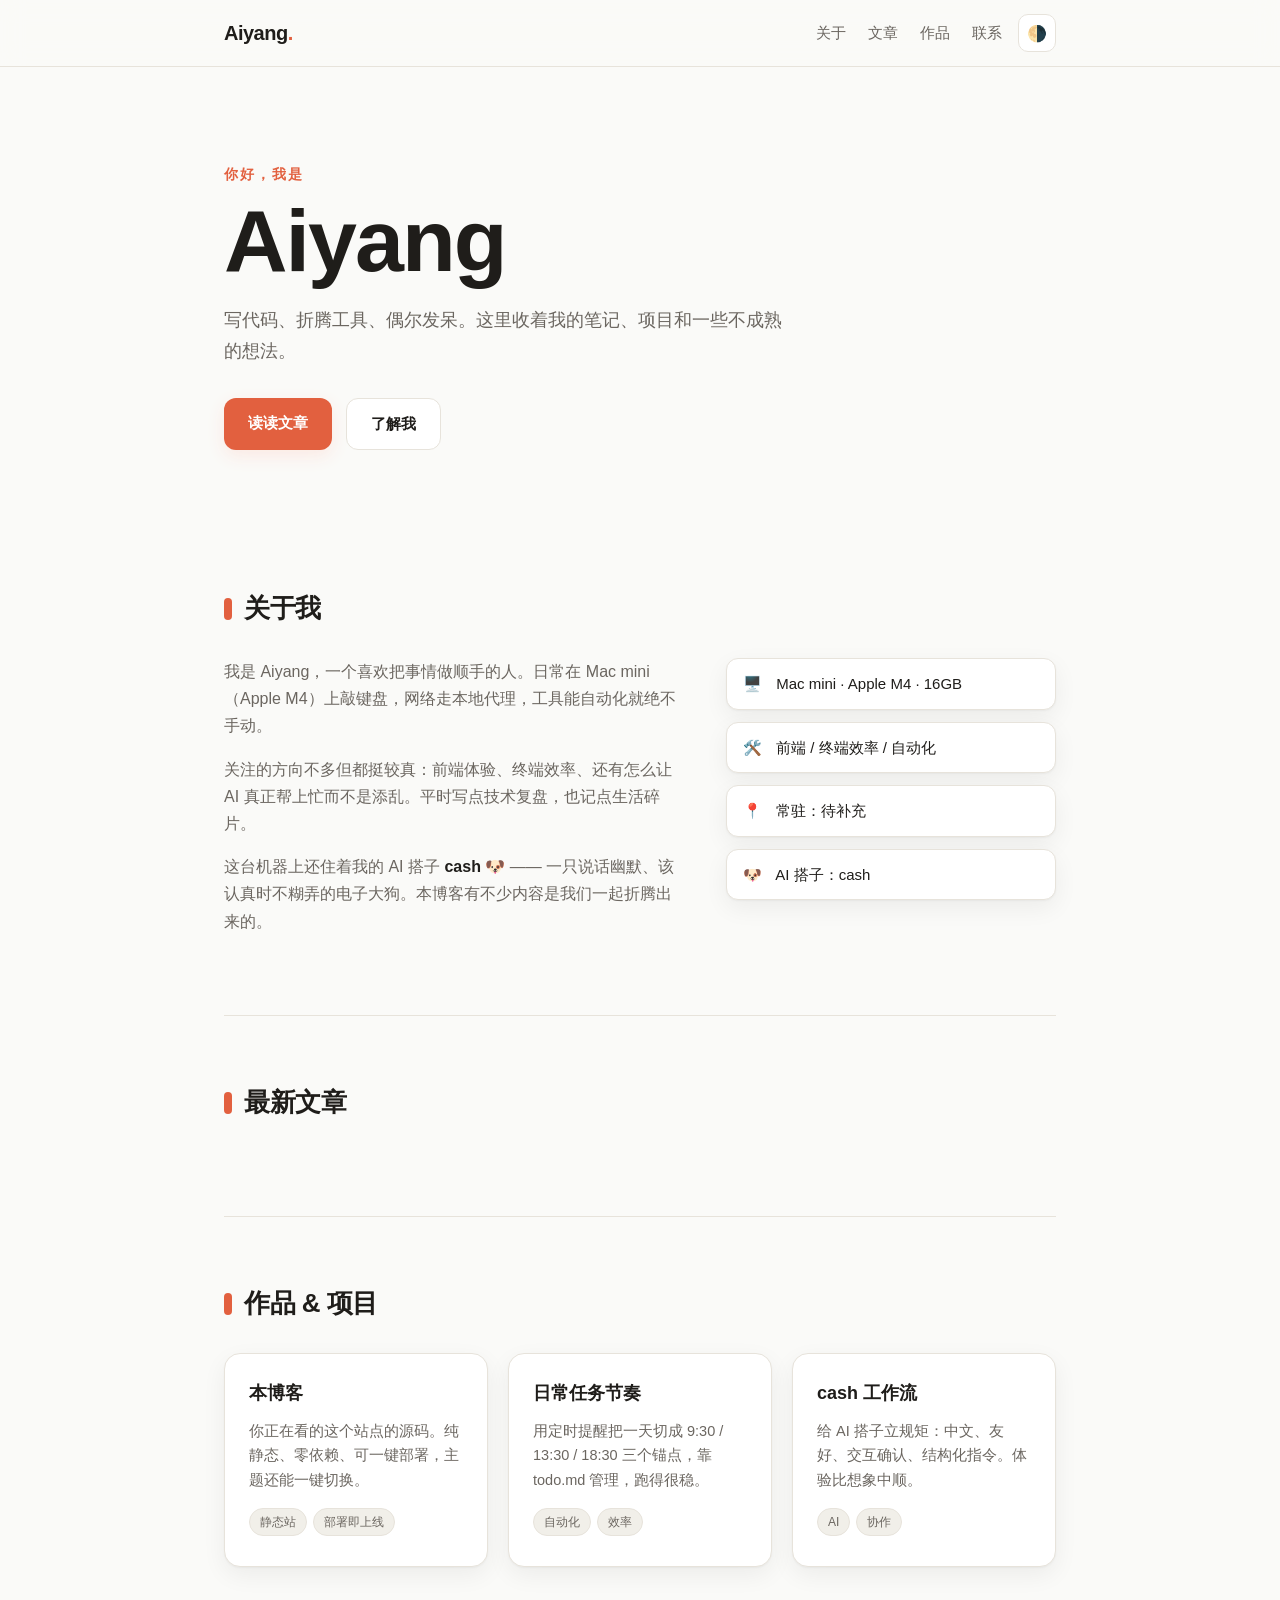
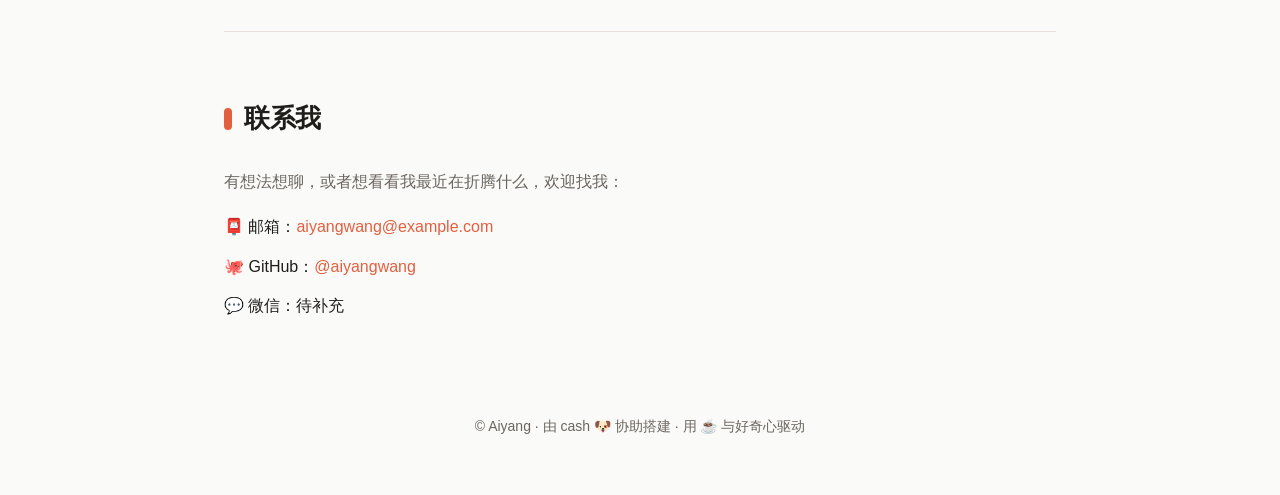
==== index.html @ 675144d3 "🐶 个人博客 initial: 静态站 + 暗色主题" ====
<!DOCTYPE html>
<html lang="zh-CN">
<head>
  <meta charset="UTF-8" />
  <meta name="viewport" content="width=device-width, initial-scale=1.0" />
  <title>Aiyang · 个人博客</title>
  <meta name="description" content="Aiyang 的个人博客 —— 记录技术、生活与一点点思考。" />
  <link rel="stylesheet" href="style.css" />
</head>
<body>
  <header class="nav">
    <div class="nav-inner">
      <a class="logo" href="#top">Aiyang<span class="dot">.</span></a>
      <nav class="nav-links">
        <a href="#about">关于</a>
        <a href="#posts">文章</a>
        <a href="#projects">作品</a>
        <a href="#contact">联系</a>
      </nav>
      <button id="themeToggle" class="theme-toggle" aria-label="切换主题">🌗</button>
    </div>
  </header>

  <main id="top">
    <section class="hero">
      <p class="hero-kicker">你好，我是</p>
      <h1 class="hero-title">Aiyang</h1>
      <p class="hero-sub">写代码、折腾工具、偶尔发呆。这里收着我的笔记、项目和一些不成熟的想法。</p>
      <div class="hero-actions">
        <a class="btn btn-primary" href="#posts">读读文章</a>
        <a class="btn btn-ghost" href="#about">了解我</a>
      </div>
    </section>

    <section id="about" class="section">
      <h2 class="section-title">关于我</h2>
      <div class="about-grid">
        <div class="about-text">
          <p>我是 Aiyang，一个喜欢把事情做顺手的人。日常在 Mac mini（Apple M4）上敲键盘，网络走本地代理，工具能自动化就绝不手动。</p>
          <p>关注的方向不多但都挺较真：前端体验、终端效率、还有怎么让 AI 真正帮上忙而不是添乱。平时写点技术复盘，也记点生活碎片。</p>
          <p>这台机器上还住着我的 AI 搭子 <strong>cash</strong> 🐶 —— 一只说话幽默、该认真时不糊弄的电子大狗。本博客有不少内容是我们一起折腾出来的。</p>
        </div>
        <ul class="about-facts">
          <li><span>🖥️</span> Mac mini · Apple M4 · 16GB</li>
          <li><span>🛠️</span> 前端 / 终端效率 / 自动化</li>
          <li><span>📍</span> 常驻：待补充</li>
          <li><span>🐶</span> AI 搭子：cash</li>
        </ul>
      </div>
    </section>

    <section id="posts" class="section">
      <h2 class="section-title">最新文章</h2>
      <div class="post-grid" id="postGrid"></div>
    </section>

    <section id="projects" class="section">
      <h2 class="section-title">作品 & 项目</h2>
      <div class="project-grid">
        <article class="project-card">
          <h3>本博客</h3>
          <p>你正在看的这个站点的源码。纯静态、零依赖、可一键部署，主题还能一键切换。</p>
          <span class="tag">静态站</span><span class="tag">部署即上线</span>
        </article>
        <article class="project-card">
          <h3>日常任务节奏</h3>
          <p>用定时提醒把一天切成 9:30 / 13:30 / 18:30 三个锚点，靠 todo.md 管理，跑得很稳。</p>
          <span class="tag">自动化</span><span class="tag">效率</span>
        </article>
        <article class="project-card">
          <h3>cash 工作流</h3>
          <p>给 AI 搭子立规矩：中文、友好、交互确认、结构化指令。体验比想象中顺。</p>
          <span class="tag">AI</span><span class="tag">协作</span>
        </article>
      </div>
    </section>

    <section id="contact" class="section">
      <h2 class="section-title">联系我</h2>
      <p class="contact-text">有想法想聊，或者想看看我最近在折腾什么，欢迎找我：</p>
      <ul class="contact-list">
        <li>📮 邮箱：<a href="mailto:aiyangwang@example.com">aiyangwang@example.com</a></li>
        <li>🐙 GitHub：<a href="#">@aiyangwang</a></li>
        <li>💬 微信：待补充</li>
      </ul>
    </section>
  </main>

  <footer class="footer">
    <p>© <span id="year"></span> Aiyang · 由 cash 🐶 协助搭建 · 用 ☕ 与好奇心驱动</p>
  </footer>

  <script src="script.js"></script>
</body>
</html>
---- style.css ----
:root {
  --bg: #fafaf8;
  --bg-soft: #f1efe9;
  --surface: #ffffff;
  --text: #1f1d1a;
  --text-soft: #6b6660;
  --accent: #e2603f;
  --accent-soft: #fbe9e3;
  --border: #e7e3db;
  --shadow: 0 1px 2px rgba(0,0,0,.04), 0 8px 24px rgba(0,0,0,.06);
  --radius: 16px;
  --maxw: 880px;
}

[data-theme="dark"] {
  --bg: #16151a;
  --bg-soft: #1e1c23;
  --surface: #211f27;
  --text: #f2efe9;
  --text-soft: #a39d94;
  --accent: #ff7a55;
  --accent-soft: #3a241d;
  --border: #322f3a;
  --shadow: 0 1px 2px rgba(0,0,0,.3), 0 8px 28px rgba(0,0,0,.35);
}

* { box-sizing: border-box; margin: 0; padding: 0; }

html { scroll-behavior: smooth; }

body {
  font-family: -apple-system, BlinkMacSystemFont, "PingFang SC", "Microsoft YaHei", "Segoe UI", Roboto, Helvetica, Arial, sans-serif;
  background: var(--bg);
  color: var(--text);
  line-height: 1.7;
  -webkit-font-smoothing: antialiased;
  transition: background .25s ease, color .25s ease;
}

a { color: var(--accent); text-decoration: none; }
a:hover { text-decoration: underline; }

/* Nav */
.nav {
  position: sticky;
  top: 0;
  z-index: 50;
  background: color-mix(in srgb, var(--bg) 88%, transparent);
  backdrop-filter: saturate(180%) blur(12px);
  border-bottom: 1px solid var(--border);
}
.nav-inner {
  max-width: var(--maxw);
  margin: 0 auto;
  padding: 14px 24px;
  display: flex;
  align-items: center;
  gap: 16px;
}
.logo { font-weight: 800; font-size: 20px; color: var(--text); letter-spacing: -.5px; }
.logo .dot { color: var(--accent); }
.nav-links { margin-left: auto; display: flex; gap: 22px; }
.nav-links a { color: var(--text-soft); font-size: 15px; font-weight: 500; }
.nav-links a:hover { color: var(--text); text-decoration: none; }
.theme-toggle {
  border: 1px solid var(--border);
  background: var(--surface);
  color: var(--text);
  width: 38px; height: 38px;
  border-radius: 10px;
  cursor: pointer;
  font-size: 16px;
  transition: transform .15s ease;
}
.theme-toggle:hover { transform: scale(1.08); }

/* Layout */
main { max-width: var(--maxw); margin: 0 auto; padding: 0 24px; }
.section { padding: 64px 0; border-bottom: 1px solid var(--border); }
.section:last-of-type { border-bottom: none; }
.section-title {
  font-size: 26px;
  font-weight: 800;
  margin-bottom: 28px;
  letter-spacing: -.5px;
}
.section-title::before {
  content: "";
  display: inline-block;
  width: 8px; height: 22px;
  background: var(--accent);
  border-radius: 4px;
  margin-right: 12px;
  vertical-align: -3px;
}

/* Hero */
.hero { padding: 96px 0 72px; }
.hero-kicker { color: var(--accent); font-weight: 600; letter-spacing: 2px; font-size: 14px; text-transform: uppercase; }
.hero-title { font-size: clamp(48px, 9vw, 88px); font-weight: 900; line-height: 1.05; letter-spacing: -2px; margin: 8px 0 18px; }
.hero-sub { font-size: 18px; color: var(--text-soft); max-width: 560px; }
.hero-actions { margin-top: 32px; display: flex; gap: 14px; flex-wrap: wrap; }
.btn {
  display: inline-block;
  padding: 12px 24px;
  border-radius: 12px;
  font-weight: 600;
  font-size: 15px;
  transition: transform .15s ease, box-shadow .2s ease;
}
.btn:hover { text-decoration: none; transform: translateY(-2px); }
.btn-primary { background: var(--accent); color: #fff; box-shadow: 0 6px 18px var(--accent-soft); }
.btn-ghost { background: var(--surface); color: var(--text); border: 1px solid var(--border); }

/* About */
.about-grid { display: grid; grid-template-columns: 1.4fr 1fr; gap: 40px; }
.about-text p { color: var(--text-soft); margin-bottom: 16px; }
.about-text strong { color: var(--text); }
.about-facts { list-style: none; display: flex; flex-direction: column; gap: 12px; }
.about-facts li {
  background: var(--surface);
  border: 1px solid var(--border);
  border-radius: 12px;
  padding: 12px 16px;
  font-size: 15px;
  box-shadow: var(--shadow);
}
.about-facts span { margin-right: 10px; }

/* Posts */
.post-grid { display: grid; grid-template-columns: repeat(auto-fill, minmax(250px, 1fr)); gap: 20px; }
.post-card {
  background: var(--surface);
  border: 1px solid var(--border);
  border-radius: var(--radius);
  padding: 22px;
  box-shadow: var(--shadow);
  transition: transform .18s ease, border-color .18s ease;
  cursor: pointer;
  display: flex;
  flex-direction: column;
}
.post-card:hover { transform: translateY(-4px); border-color: var(--accent); }
.post-date { font-size: 13px; color: var(--text-soft); margin-bottom: 8px; }
.post-card h3 { font-size: 19px; font-weight: 700; margin-bottom: 10px; letter-spacing: -.3px; }
.post-card p { color: var(--text-soft); font-size: 14.5px; flex: 1; }
.post-tag { margin-top: 14px; font-size: 12px; color: var(--accent); background: var(--accent-soft); align-self: flex-start; padding: 3px 10px; border-radius: 999px; }

/* Projects */
.project-grid { display: grid; grid-template-columns: repeat(auto-fill, minmax(240px, 1fr)); gap: 20px; }
.project-card {
  background: var(--surface);
  border: 1px solid var(--border);
  border-radius: var(--radius);
  padding: 24px;
  box-shadow: var(--shadow);
}
.project-card h3 { font-size: 18px; font-weight: 700; margin-bottom: 10px; }
.project-card p { color: var(--text-soft); font-size: 14.5px; margin-bottom: 14px; }
.tag { display: inline-block; font-size: 12px; color: var(--text-soft); background: var(--bg-soft); border: 1px solid var(--border); padding: 3px 10px; border-radius: 999px; margin: 0 6px 6px 0; }

/* Contact */
.contact-text { color: var(--text-soft); margin-bottom: 18px; }
.contact-list { list-style: none; display: flex; flex-direction: column; gap: 12px; }
.contact-list li { font-size: 16px; }

/* Footer */
.footer { max-width: var(--maxw); margin: 0 auto; padding: 32px 24px 56px; color: var(--text-soft); font-size: 14px; text-align: center; }

@media (max-width: 680px) {
  .about-grid { grid-template-columns: 1fr; }
  .nav-links { display: none; }
  .hero { padding: 64px 0 48px; }
  .section { padding: 48px 0; }
}
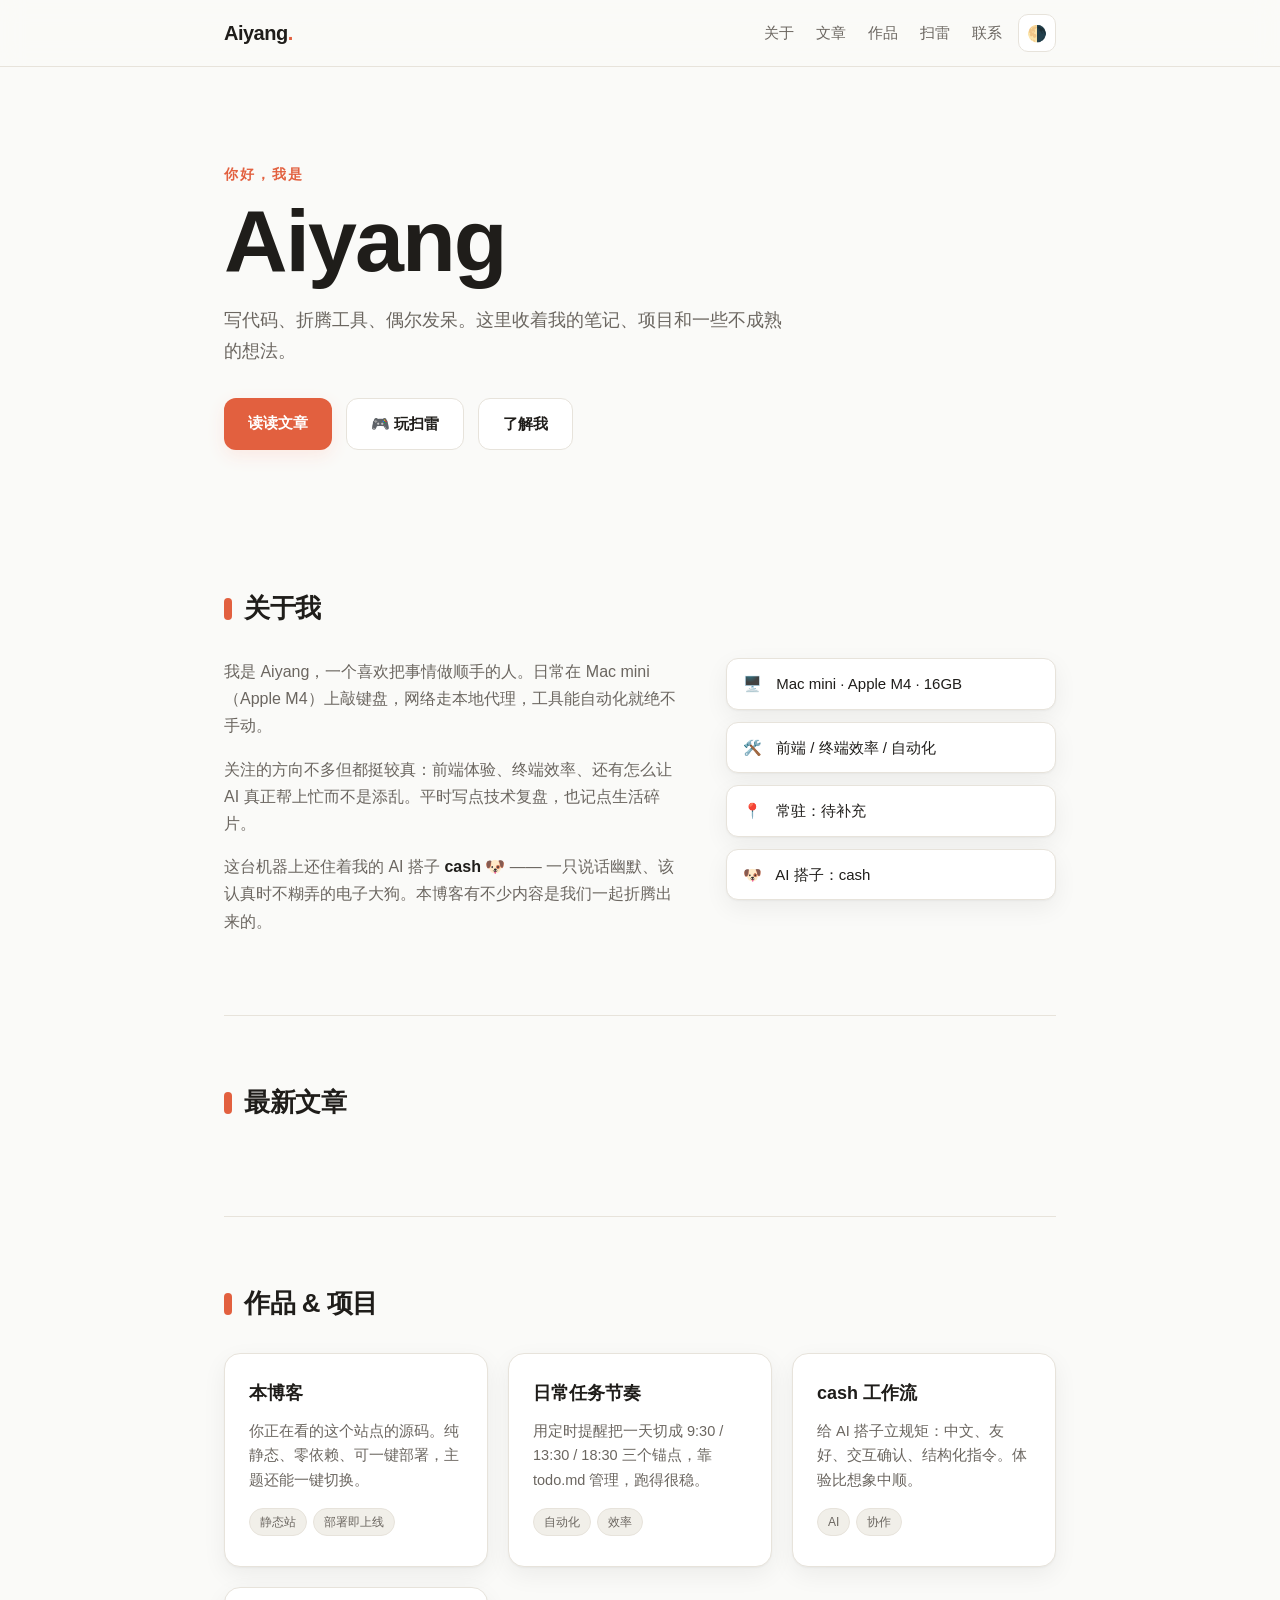
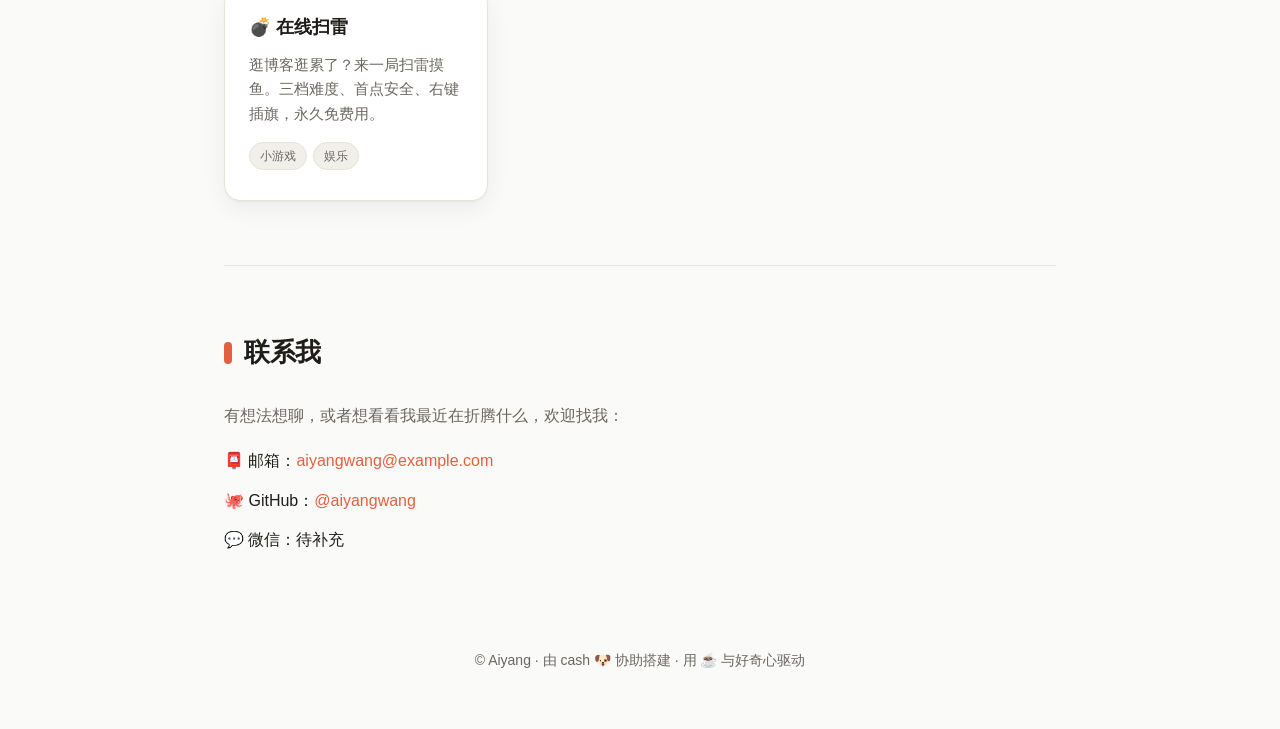
==== commit d1879697: "🎮 新增在线扫雷游戏并挂到博客导航" ====
--- a/index.html
+++ b/index.html
@@ -15,6 +15,7 @@
         <a href="#about">关于</a>
         <a href="#posts">文章</a>
         <a href="#projects">作品</a>
+        <a href="minesweeper.html">扫雷</a>
         <a href="#contact">联系</a>
       </nav>
       <button id="themeToggle" class="theme-toggle" aria-label="切换主题">🌗</button>
@@ -28,6 +29,7 @@
       <p class="hero-sub">写代码、折腾工具、偶尔发呆。这里收着我的笔记、项目和一些不成熟的想法。</p>
       <div class="hero-actions">
         <a class="btn btn-primary" href="#posts">读读文章</a>
+        <a class="btn btn-ghost" href="minesweeper.html">🎮 玩扫雷</a>
         <a class="btn btn-ghost" href="#about">了解我</a>
       </div>
     </section>
@@ -72,6 +74,13 @@
           <p>给 AI 搭子立规矩：中文、友好、交互确认、结构化指令。体验比想象中顺。</p>
           <span class="tag">AI</span><span class="tag">协作</span>
         </article>
+        <article class="project-card">
+          <a href="minesweeper.html" style="color:inherit;text-decoration:none">
+            <h3>💣 在线扫雷</h3>
+            <p>逛博客逛累了？来一局扫雷摸鱼。三档难度、首点安全、右键插旗，永久免费用。</p>
+            <span class="tag">小游戏</span><span class="tag">娱乐</span>
+          </a>
+        </article>
       </div>
     </section>
 
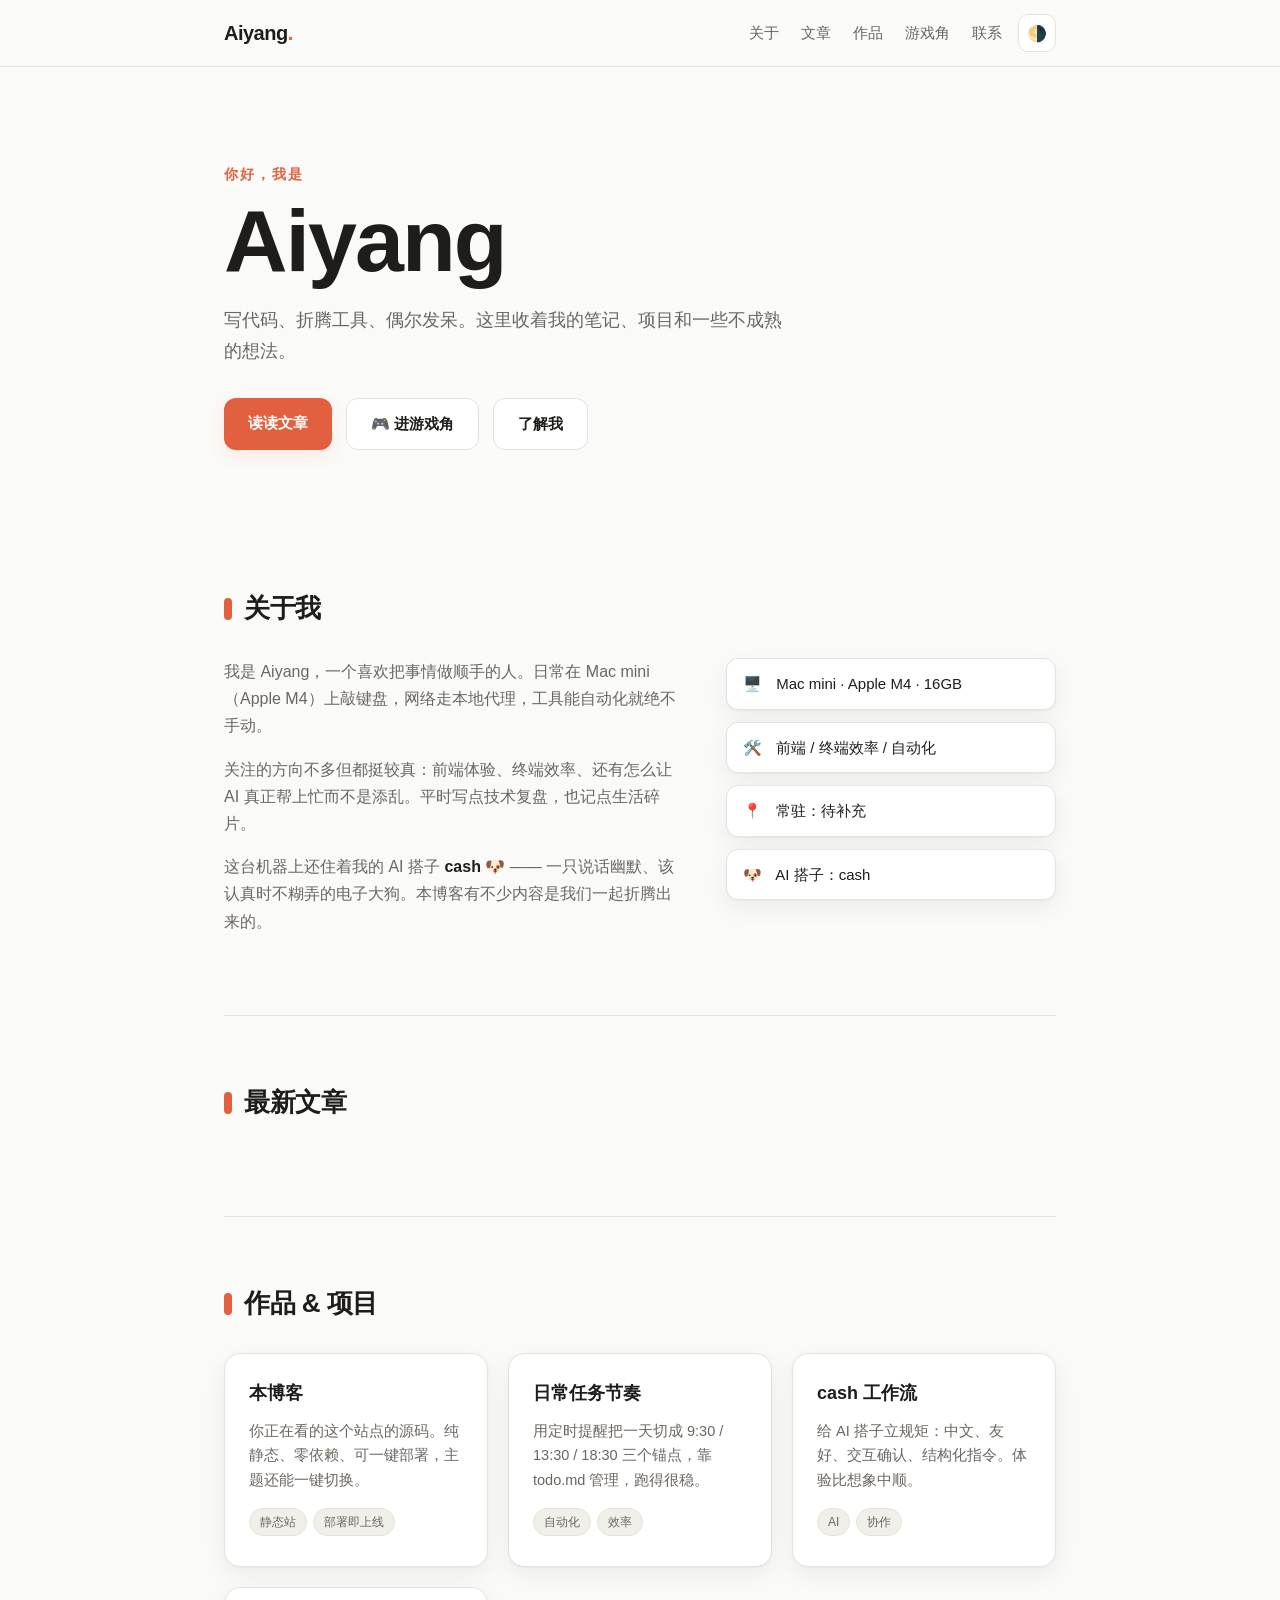
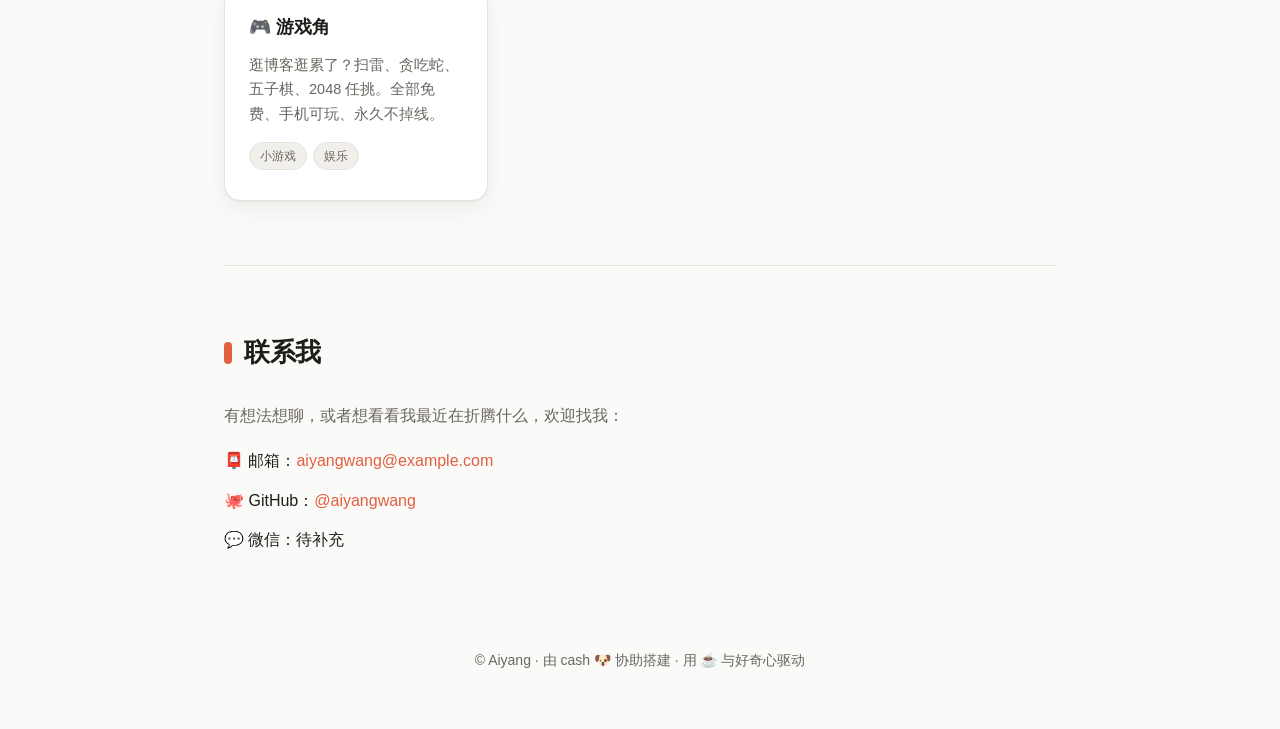
==== commit d51150f8: "🎮 游戏角扩充：贪吃蛇 / 五子棋 / 2048 + 游戏角主页" ====
--- a/index.html
+++ b/index.html
@@ -15,7 +15,7 @@
         <a href="#about">关于</a>
         <a href="#posts">文章</a>
         <a href="#projects">作品</a>
-        <a href="minesweeper.html">扫雷</a>
+        <a href="games.html">游戏角</a>
         <a href="#contact">联系</a>
       </nav>
       <button id="themeToggle" class="theme-toggle" aria-label="切换主题">🌗</button>
@@ -29,7 +29,7 @@
       <p class="hero-sub">写代码、折腾工具、偶尔发呆。这里收着我的笔记、项目和一些不成熟的想法。</p>
       <div class="hero-actions">
         <a class="btn btn-primary" href="#posts">读读文章</a>
-        <a class="btn btn-ghost" href="minesweeper.html">🎮 玩扫雷</a>
+        <a class="btn btn-ghost" href="games.html">🎮 进游戏角</a>
         <a class="btn btn-ghost" href="#about">了解我</a>
       </div>
     </section>
@@ -75,9 +75,9 @@
           <span class="tag">AI</span><span class="tag">协作</span>
         </article>
         <article class="project-card">
-          <a href="minesweeper.html" style="color:inherit;text-decoration:none">
-            <h3>💣 在线扫雷</h3>
-            <p>逛博客逛累了？来一局扫雷摸鱼。三档难度、首点安全、右键插旗，永久免费用。</p>
+          <a href="games.html" style="color:inherit;text-decoration:none">
+            <h3>🎮 游戏角</h3>
+            <p>逛博客逛累了？扫雷、贪吃蛇、五子棋、2048 任挑。全部免费、手机可玩、永久不掉线。</p>
             <span class="tag">小游戏</span><span class="tag">娱乐</span>
           </a>
         </article>
